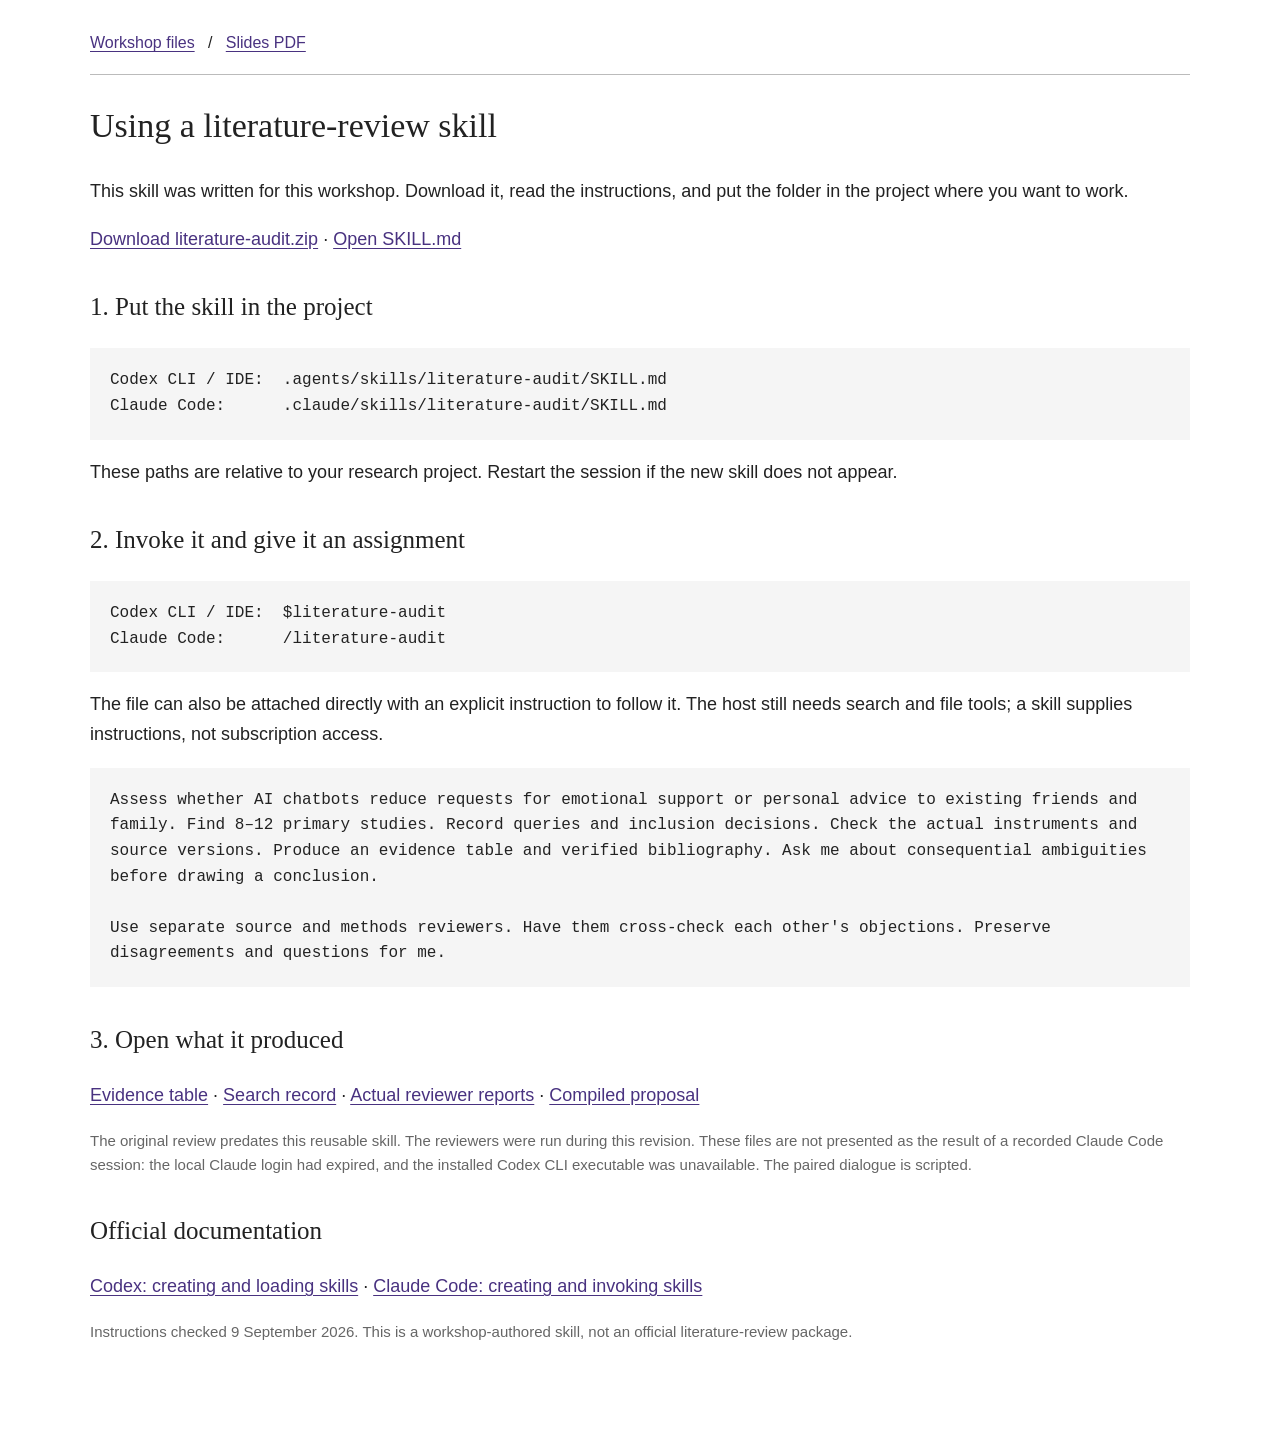
==== public/workshop/howto.html @ 72513bf8 "Publish research presentation and co-presenter editing guide" ====
<!doctype html><html lang="en"><meta charset="utf-8"><meta name="viewport" content="width=device-width,initial-scale=1"><title>Using a literature-review skill</title><link rel="stylesheet" href="style.css"><main><nav><a href="/workshop/index.html">Workshop files</a> &nbsp; / &nbsp; <a href="/artifacts/presentation.pdf">Slides PDF</a></nav><h1>Using a literature-review skill</h1><p>This skill was written for this workshop. Download it, read the instructions, and put the folder in the project where you want to work.</p><p><a href="/artifacts/literature-audit.zip">Download literature-audit.zip</a> · <a href="/artifacts/SKILL.md">Open SKILL.md</a></p><h2>1. Put the skill in the project</h2><pre>Codex CLI / IDE:  .agents/skills/literature-audit/SKILL.md
Claude Code:      .claude/skills/literature-audit/SKILL.md</pre><p>These paths are relative to your research project. Restart the session if the new skill does not appear.</p><h2>2. Invoke it and give it an assignment</h2><pre>Codex CLI / IDE:  $literature-audit
Claude Code:      /literature-audit</pre><p>The file can also be attached directly with an explicit instruction to follow it. The host still needs search and file tools; a skill supplies instructions, not subscription access.</p><pre>Assess whether AI chatbots reduce requests for emotional support or personal advice to existing friends and family. Find 8–12 primary studies. Record queries and inclusion decisions. Check the actual instruments and source versions. Produce an evidence table and verified bibliography. Ask me about consequential ambiguities before drawing a conclusion.

Use separate source and methods reviewers. Have them cross-check each other's objections. Preserve disagreements and questions for me.</pre><h2>3. Open what it produced</h2><p><a href="evidence.html">Evidence table</a> · <a href="/artifacts/search-log.md">Search record</a> · <a href="reviews.html">Actual reviewer reports</a> · <a href="/artifacts/study-protocol.pdf">Compiled proposal</a></p><p class="meta">The original review predates this reusable skill. The reviewers were run during this revision. These files are not presented as the result of a recorded Claude Code session: the local Claude login had expired, and the installed Codex CLI executable was unavailable. The paired dialogue is scripted.</p><h2>Official documentation</h2><p><a href="https://learn.chatgpt.com/docs/build-skills">Codex: creating and loading skills</a> · <a href="https://code.claude.com/docs/en/skills">Claude Code: creating and invoking skills</a></p><p class="meta">Instructions checked 9 September 2026. This is a workshop-authored skill, not an official literature-review package.</p></main></html>
---- public/workshop/style.css ----
body{font:18px/1.65 Arial,sans-serif;color:#222;background:#fff;margin:0}main{max-width:1100px;margin:auto;padding:30px 36px 70px}h1,h2{font-family:Georgia,serif;font-weight:normal}h1{font-size:34px}h2{font-size:25px;margin-top:32px}a{color:#493280;text-underline-offset:3px}nav{font-size:16px;border-bottom:1px solid #bbb;padding-bottom:18px}pre{white-space:pre-wrap;font:16px/1.6 Menlo,monospace;background:#f5f5f5;padding:20px;overflow-wrap:anywhere}small,.meta{font-size:15px;color:#666}table{border-collapse:collapse;width:100%;font-size:16px}th,td{text-align:left;vertical-align:top;border-bottom:1px solid #ccc;padding:12px 10px}th{background:#f4f3f5}input,select,button{font:inherit;padding:8px;border:1px solid #aaa;background:white;border-radius:0}button{cursor:pointer}button:focus-visible,a:focus-visible{outline:3px solid #bcb0d9}details{border-top:1px solid #ccc;padding:18px 0}summary{cursor:pointer;font-weight:bold}.dialogue p{max-width:820px;margin:24px 0}.dialogue b{display:block;font-size:15px;color:#555}.controls{display:flex;gap:18px;flex-wrap:wrap;margin:24px 0}.controls label{display:flex;flex-direction:column;font-size:16px}.record{border-top:1px solid #bbb;padding:24px 0}.record h2{margin:0 0 8px}.empty{padding:24px;border:1px solid #ccc}@media(max-width:700px){main{padding:20px}table{font-size:14px}th,td{padding:7px}.tablewrap{overflow-x:auto}}
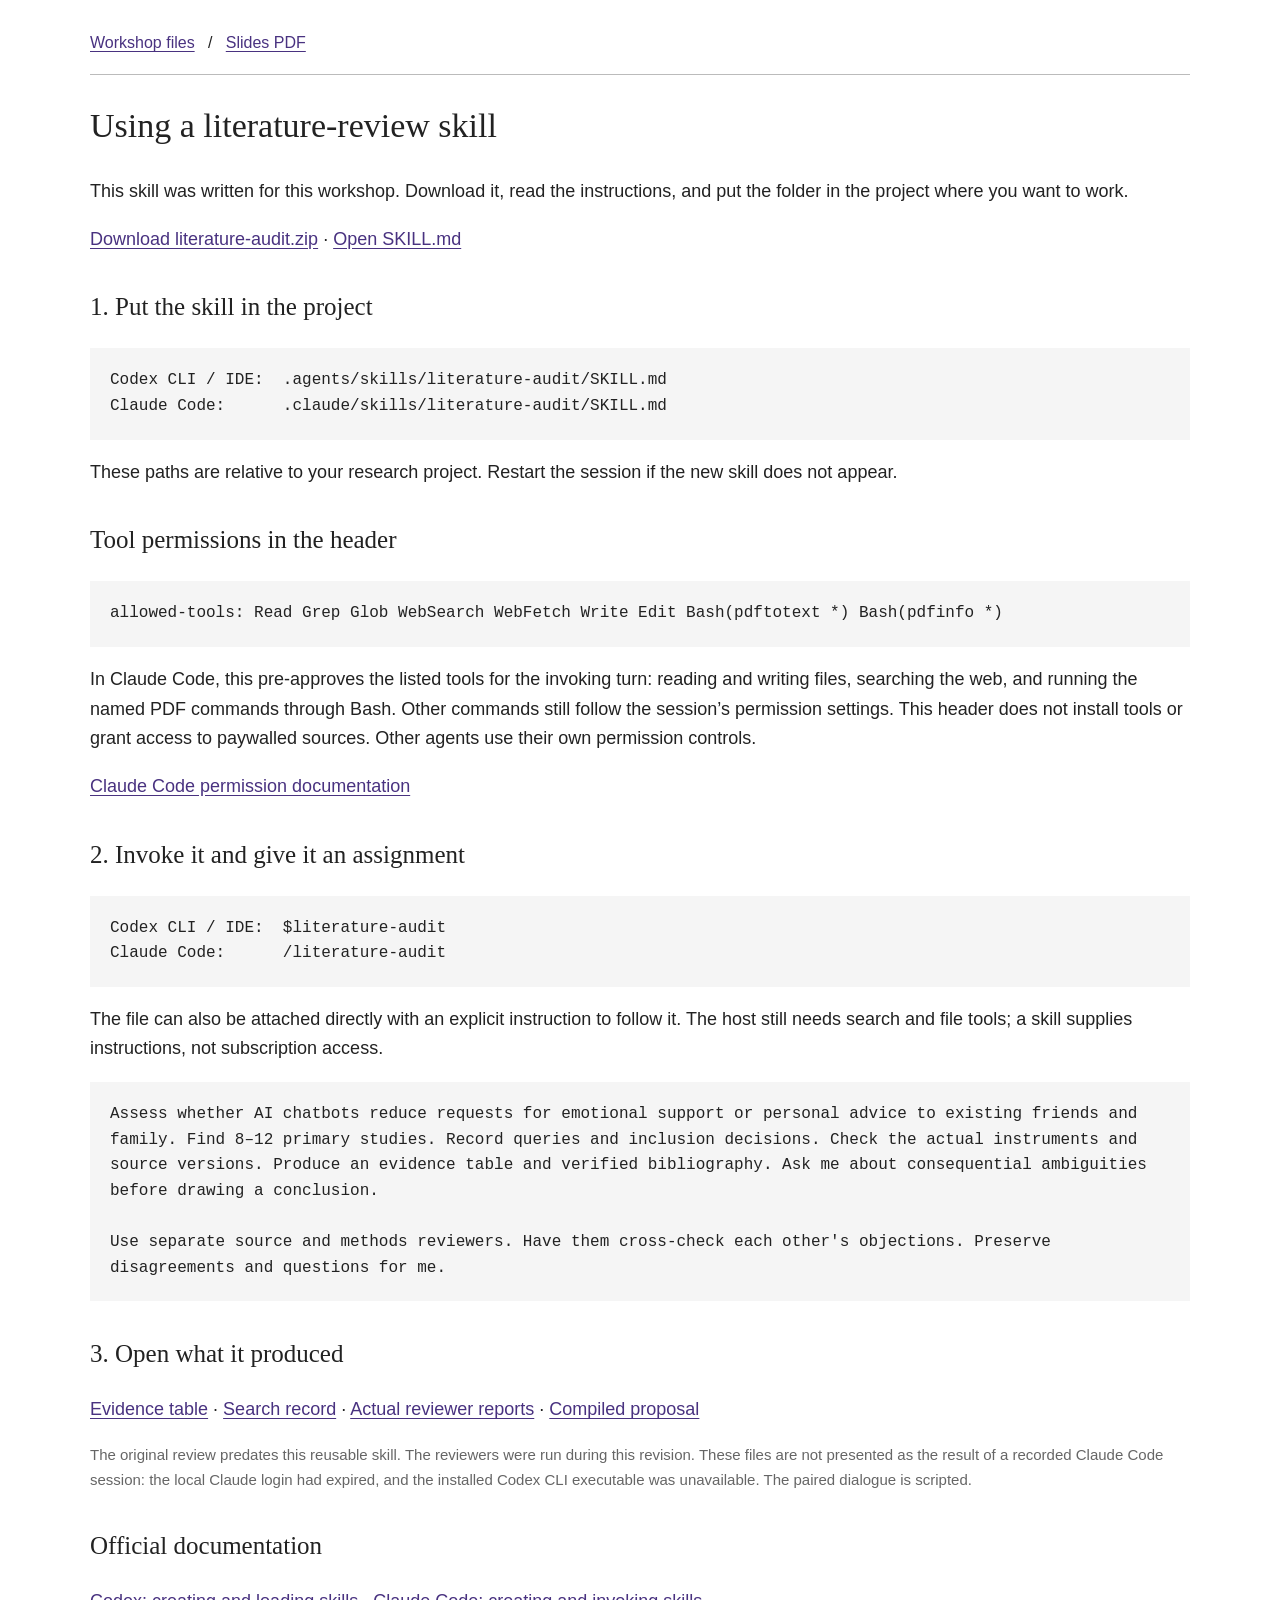
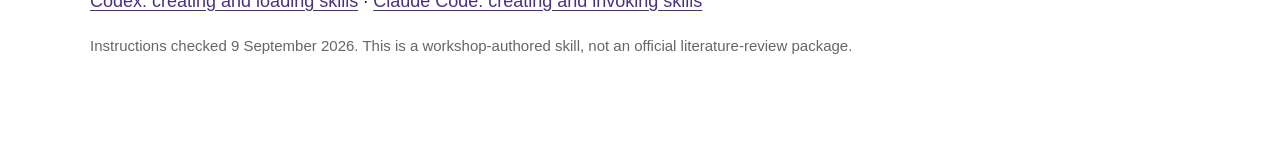
==== commit 321014b9: "Show scoped Claude Code tool permissions in literature skill and slides" ====
--- a/public/workshop/howto.html
+++ b/public/workshop/howto.html
@@ -1,5 +1,5 @@
 <!doctype html><html lang="en"><meta charset="utf-8"><meta name="viewport" content="width=device-width,initial-scale=1"><title>Using a literature-review skill</title><link rel="stylesheet" href="style.css"><main><nav><a href="/workshop/index.html">Workshop files</a> &nbsp; / &nbsp; <a href="/artifacts/presentation.pdf">Slides PDF</a></nav><h1>Using a literature-review skill</h1><p>This skill was written for this workshop. Download it, read the instructions, and put the folder in the project where you want to work.</p><p><a href="/artifacts/literature-audit.zip">Download literature-audit.zip</a> · <a href="/artifacts/SKILL.md">Open SKILL.md</a></p><h2>1. Put the skill in the project</h2><pre>Codex CLI / IDE:  .agents/skills/literature-audit/SKILL.md
-Claude Code:      .claude/skills/literature-audit/SKILL.md</pre><p>These paths are relative to your research project. Restart the session if the new skill does not appear.</p><h2>2. Invoke it and give it an assignment</h2><pre>Codex CLI / IDE:  $literature-audit
+Claude Code:      .claude/skills/literature-audit/SKILL.md</pre><p>These paths are relative to your research project. Restart the session if the new skill does not appear.</p><h2>Tool permissions in the header</h2><pre>allowed-tools: Read Grep Glob WebSearch WebFetch Write Edit Bash(pdftotext *) Bash(pdfinfo *)</pre><p>In Claude Code, this pre-approves the listed tools for the invoking turn: reading and writing files, searching the web, and running the named PDF commands through Bash. Other commands still follow the session’s permission settings. This header does not install tools or grant access to paywalled sources. Other agents use their own permission controls.</p><p><a href="https://code.claude.com/docs/en/skills#pre-approve-tools-for-a-skill">Claude Code permission documentation</a></p><h2>2. Invoke it and give it an assignment</h2><pre>Codex CLI / IDE:  $literature-audit
 Claude Code:      /literature-audit</pre><p>The file can also be attached directly with an explicit instruction to follow it. The host still needs search and file tools; a skill supplies instructions, not subscription access.</p><pre>Assess whether AI chatbots reduce requests for emotional support or personal advice to existing friends and family. Find 8–12 primary studies. Record queries and inclusion decisions. Check the actual instruments and source versions. Produce an evidence table and verified bibliography. Ask me about consequential ambiguities before drawing a conclusion.
 
 Use separate source and methods reviewers. Have them cross-check each other's objections. Preserve disagreements and questions for me.</pre><h2>3. Open what it produced</h2><p><a href="evidence.html">Evidence table</a> · <a href="/artifacts/search-log.md">Search record</a> · <a href="reviews.html">Actual reviewer reports</a> · <a href="/artifacts/study-protocol.pdf">Compiled proposal</a></p><p class="meta">The original review predates this reusable skill. The reviewers were run during this revision. These files are not presented as the result of a recorded Claude Code session: the local Claude login had expired, and the installed Codex CLI executable was unavailable. The paired dialogue is scripted.</p><h2>Official documentation</h2><p><a href="https://learn.chatgpt.com/docs/build-skills">Codex: creating and loading skills</a> · <a href="https://code.claude.com/docs/en/skills">Claude Code: creating and invoking skills</a></p><p class="meta">Instructions checked 9 September 2026. This is a workshop-authored skill, not an official literature-review package.</p></main></html>
